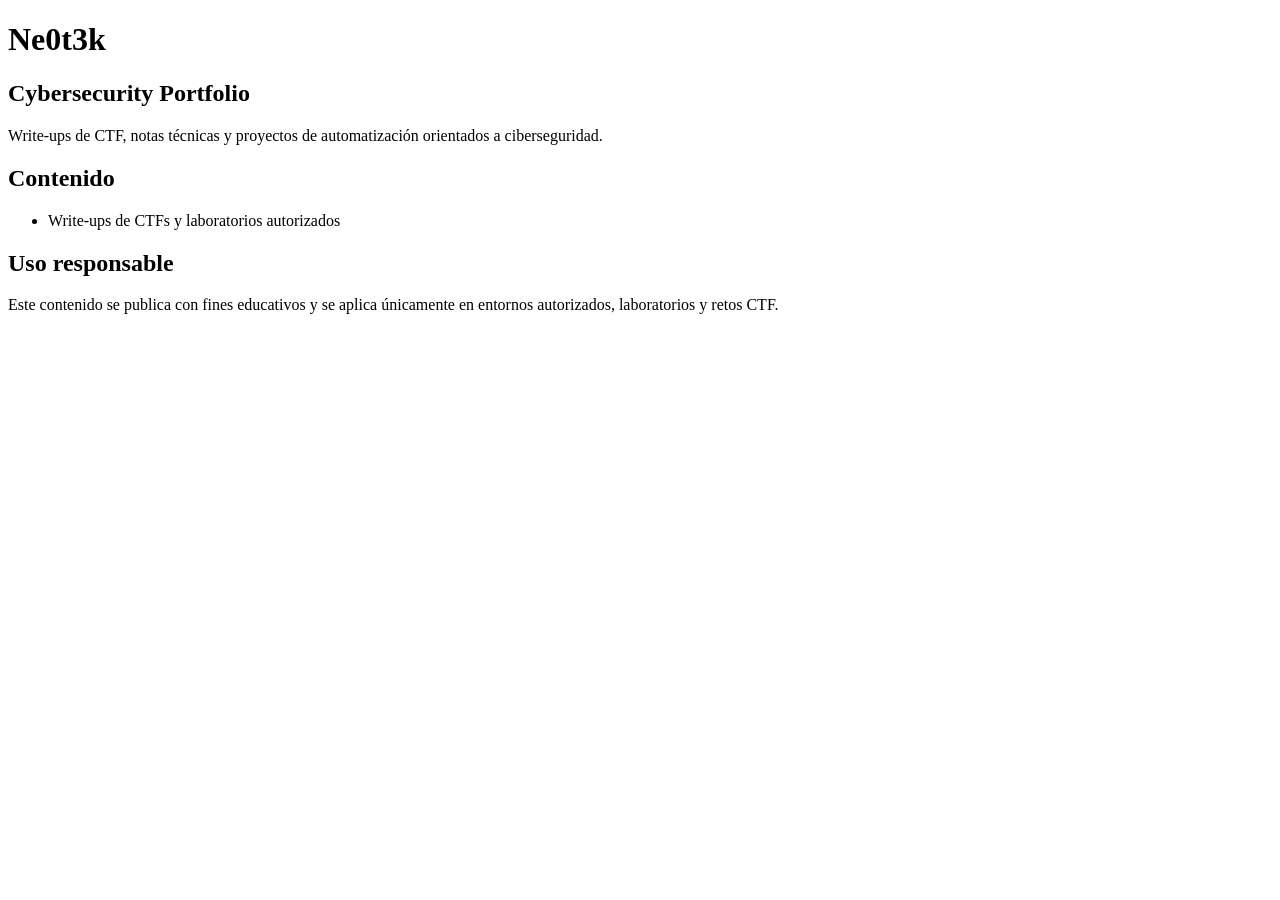
==== index.html @ 96ea0326 "Create index.html" ====
<!doctype html>
<html lang="es">
<head>
  <meta charset="utf-8">
  <meta name="viewport" content="width=device-width, initial-scale=1">
  <title>Ne0t3k | Cybersecurity Portfolio</title>
</head>
<body>
  <h1>Ne0t3k</h1>
  <h2>Cybersecurity Portfolio</h2>

  <p>
    Write-ups de CTF, notas técnicas y proyectos de automatización
    orientados a ciberseguridad.
  </p>

  <h2>Contenido</h2>
  <ul>
    <li>Write-ups de CTFs y laboratorios autorizados</li>
  </ul>

  <h2>Uso responsable</h2>
  <p>
    Este contenido se publica con fines educativos y se aplica únicamente
    en entornos autorizados, laboratorios y retos CTF.
  </p>
</body>
</html>
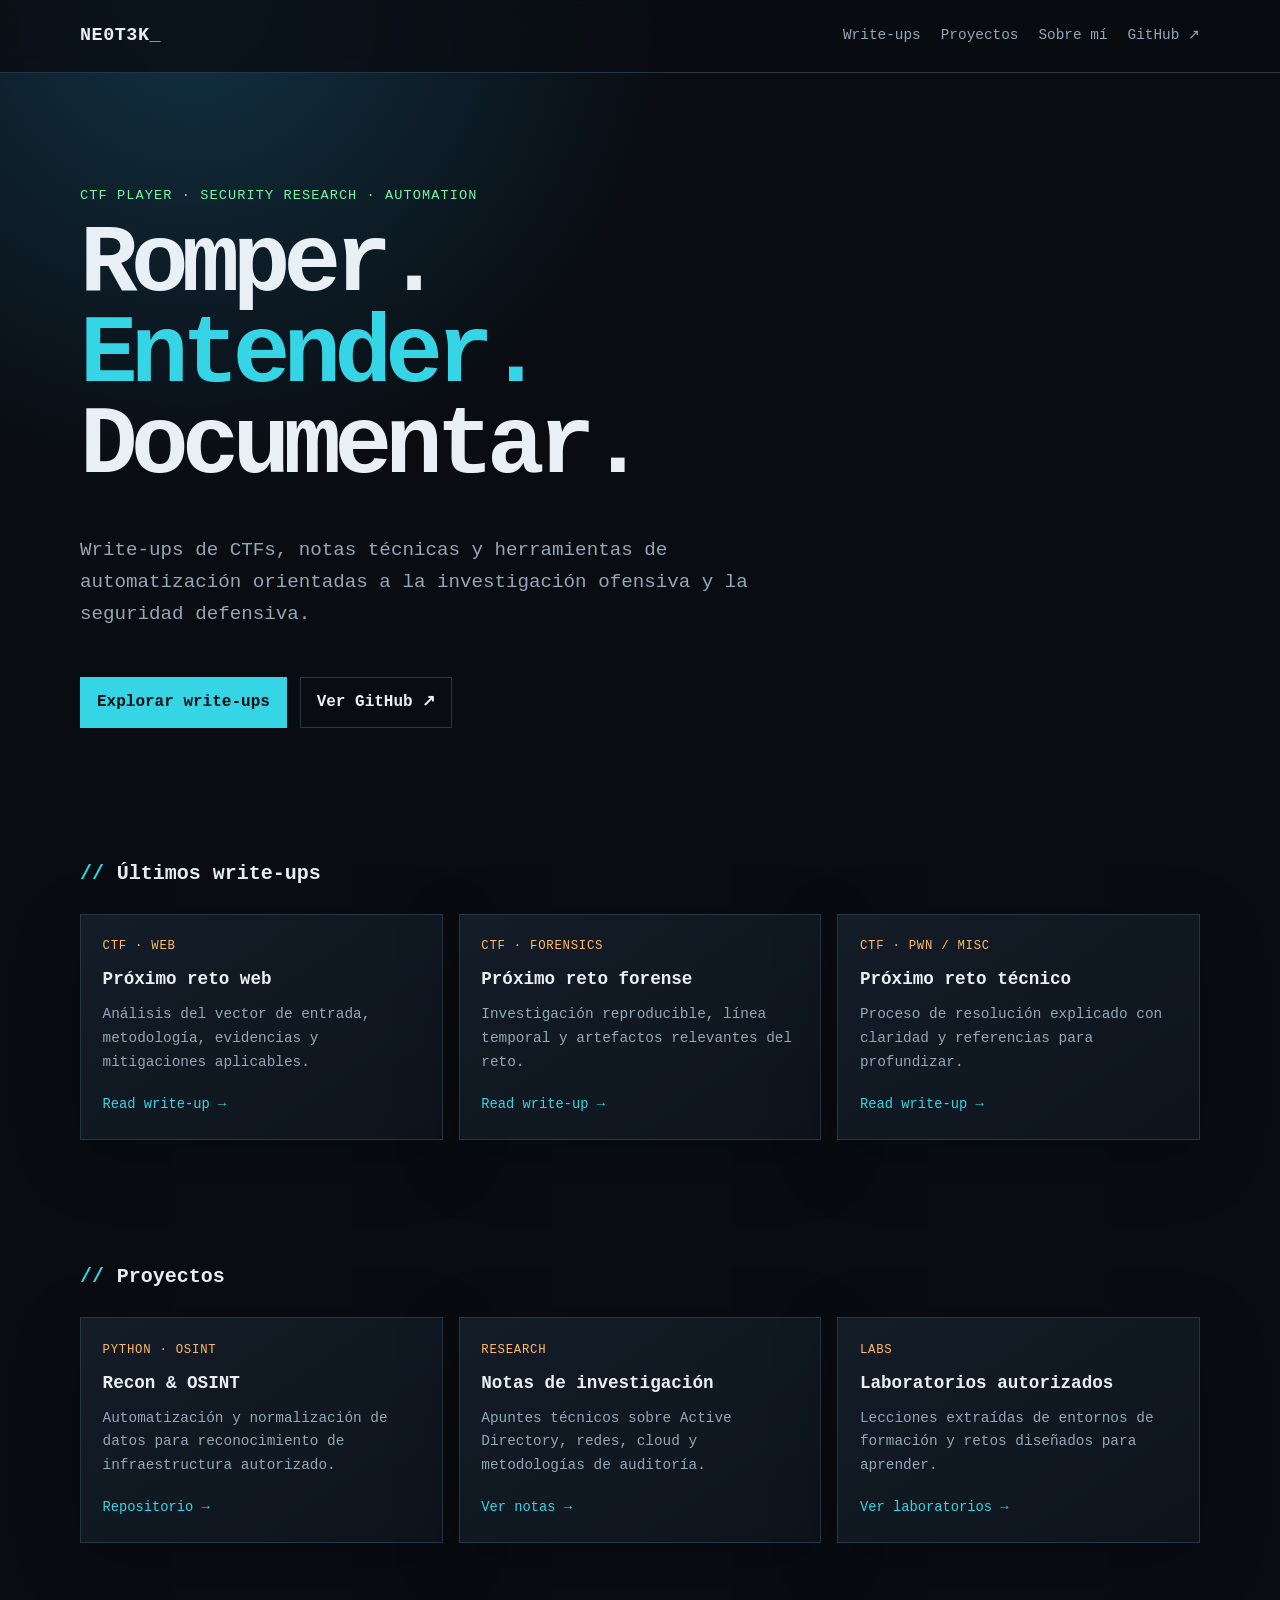
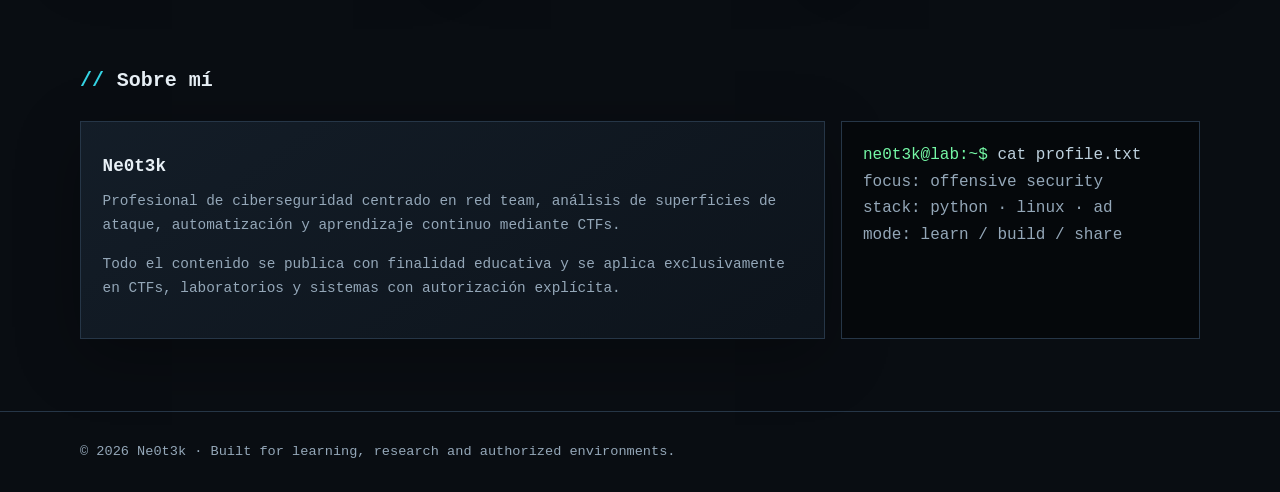
==== commit d16b5a60: "Update index.html" ====
--- a/index.html
+++ b/index.html
@@ -3,26 +3,158 @@
 <head>
   <meta charset="utf-8">
   <meta name="viewport" content="width=device-width, initial-scale=1">
-  <title>Ne0t3k | Cybersecurity Portfolio</title>
+  <meta name="description" content="Portfolio de Ne0t3k: write-ups de CTF, investigación y automatización en ciberseguridad.">
+  <title>Ne0t3k | CTF Write-ups & Security Research</title>
+  <style>
+    :root {
+      --bg: #090d12;
+      --panel: #101720;
+      --panel-2: #141e29;
+      --line: #263647;
+      --text: #e8f0f6;
+      --muted: #94a7b8;
+      --cyan: #35d5e5;
+      --green: #74f7a5;
+      --orange: #ffb86b;
+      --shadow: 0 18px 60px rgba(0, 0, 0, .28);
+    }
+    * { box-sizing: border-box; }
+    html { scroll-behavior: smooth; }
+    body {
+      margin: 0;
+      color: var(--text);
+      background: radial-gradient(circle at 15% 0%, #123244 0, transparent 30rem), var(--bg);
+      font: 16px/1.65 ui-monospace, SFMono-Regular, Menlo, Monaco, Consolas, "Liberation Mono", monospace;
+    }
+    a { color: inherit; text-decoration: none; }
+    .wrap { width: min(1120px, calc(100% - 2.5rem)); margin: auto; }
+    header { border-bottom: 1px solid var(--line); background: rgba(9,13,18,.8); backdrop-filter: blur(10px); position: sticky; top: 0; z-index: 3; }
+    nav { min-height: 72px; display: flex; align-items: center; justify-content: space-between; gap: 1rem; }
+    .brand { font-size: 1.15rem; font-weight: 800; letter-spacing: .03em; }
+    .brand span, .accent { color: var(--cyan); }
+    .links { display: flex; gap: 1.25rem; color: var(--muted); font-size: .9rem; }
+    .links a:hover { color: var(--cyan); }
+    .hero { padding: 7rem 0 5rem; min-height: 560px; display: grid; align-content: center; }
+    .eyebrow { color: var(--green); font-size: .85rem; letter-spacing: .08em; text-transform: uppercase; }
+    h1 { font-size: clamp(2.7rem, 8vw, 6rem); line-height: .95; letter-spacing: -.07em; margin: .7rem 0 1.5rem; }
+    .hero p { max-width: 690px; font-size: clamp(1rem, 2vw, 1.2rem); color: var(--muted); }
+    .cta-row { display: flex; gap: .8rem; flex-wrap: wrap; margin-top: 1.7rem; }
+    .button { border: 1px solid var(--cyan); background: var(--cyan); color: #061116; padding: .72rem 1rem; font-weight: 800; transition: .2s; }
+    .button:hover { transform: translateY(-2px); box-shadow: 0 8px 30px rgba(53,213,229,.2); }
+    .button.ghost { color: var(--text); background: transparent; border-color: var(--line); }
+    .button.ghost:hover { border-color: var(--cyan); }
+    section { padding: 2rem 0 4.5rem; }
+    .section-title { display: flex; align-items: center; gap: .8rem; margin-bottom: 1.5rem; font-size: 1.25rem; }
+    .section-title::before { content: "//"; color: var(--cyan); }
+    .grid { display: grid; grid-template-columns: repeat(3, 1fr); gap: 1rem; }
+    .card { background: linear-gradient(145deg, rgba(20,30,41,.94), rgba(13,20,28,.94)); border: 1px solid var(--line); padding: 1.35rem; box-shadow: var(--shadow); transition: .2s; }
+    .card:hover { border-color: #3c5d73; transform: translateY(-4px); }
+    .tag { color: var(--orange); font-size: .77rem; text-transform: uppercase; letter-spacing: .06em; }
+    .card h3 { margin: .55rem 0; font-size: 1.1rem; }
+    .card p { color: var(--muted); margin: 0 0 1rem; font-size: .9rem; }
+    .card a { color: var(--cyan); font-size: .86rem; }
+    .about { display: grid; grid-template-columns: 1.35fr .65fr; gap: 1rem; }
+    .terminal { background: #05080b; border: 1px solid var(--line); padding: 1.3rem; color: #bdd0dd; overflow: auto; }
+    .terminal .prompt { color: var(--green); }
+    .terminal .out { color: var(--muted); }
+    footer { border-top: 1px solid var(--line); color: var(--muted); padding: 1.8rem 0; font-size: .85rem; }
+    @media (max-width: 760px) {
+      .links { display: none; }
+      .hero { padding: 5rem 0 3rem; min-height: 470px; }
+      .grid, .about { grid-template-columns: 1fr; }
+    }
+  </style>
 </head>
 <body>
-  <h1>Ne0t3k</h1>
-  <h2>Cybersecurity Portfolio</h2>
+  <header>
+    <nav class="wrap">
+      <a class="brand" href="#inicio">NE0T3K<span>_</span></a>
+      <div class="links">
+        <a href="#writeups">Write-ups</a>
+        <a href="#proyectos">Proyectos</a>
+        <a href="#sobre-mi">Sobre mí</a>
+        <a href="https://github.com/Ne0t3k" target="_blank" rel="noopener">GitHub ↗</a>
+      </div>
+    </nav>
+  </header>
 
-  <p>
-    Write-ups de CTF, notas técnicas y proyectos de automatización
-    orientados a ciberseguridad.
-  </p>
+  <main>
+    <section class="hero wrap" id="inicio">
+      <div class="eyebrow">CTF player · Security research · Automation</div>
+      <h1>Romper.<br><span class="accent">Entender.</span><br>Documentar.</h1>
+      <p>Write-ups de CTFs, notas técnicas y herramientas de automatización orientadas a la investigación ofensiva y la seguridad defensiva.</p>
+      <div class="cta-row">
+        <a class="button" href="#writeups">Explorar write-ups</a>
+        <a class="button ghost" href="https://github.com/Ne0t3k" target="_blank" rel="noopener">Ver GitHub ↗</a>
+      </div>
+    </section>
 
-  <h2>Contenido</h2>
-  <ul>
-    <li>Write-ups de CTFs y laboratorios autorizados</li>
-  </ul>
+    <section class="wrap" id="writeups">
+      <h2 class="section-title">Últimos write-ups</h2>
+      <div class="grid">
+        <article class="card">
+          <div class="tag">CTF · Web</div>
+          <h3>Próximo reto web</h3>
+          <p>Análisis del vector de entrada, metodología, evidencias y mitigaciones aplicables.</p>
+          <a href="#">Read write-up →</a>
+        </article>
+        <article class="card">
+          <div class="tag">CTF · Forensics</div>
+          <h3>Próximo reto forense</h3>
+          <p>Investigación reproducible, línea temporal y artefactos relevantes del reto.</p>
+          <a href="#">Read write-up →</a>
+        </article>
+        <article class="card">
+          <div class="tag">CTF · Pwn / Misc</div>
+          <h3>Próximo reto técnico</h3>
+          <p>Proceso de resolución explicado con claridad y referencias para profundizar.</p>
+          <a href="#">Read write-up →</a>
+        </article>
+      </div>
+    </section>
 
-  <h2>Uso responsable</h2>
-  <p>
-    Este contenido se publica con fines educativos y se aplica únicamente
-    en entornos autorizados, laboratorios y retos CTF.
-  </p>
+    <section class="wrap" id="proyectos">
+      <h2 class="section-title">Proyectos</h2>
+      <div class="grid">
+        <article class="card">
+          <div class="tag">Python · OSINT</div>
+          <h3>Recon & OSINT</h3>
+          <p>Automatización y normalización de datos para reconocimiento de infraestructura autorizado.</p>
+          <a href="https://github.com/Ne0t3k" target="_blank" rel="noopener">Repositorio →</a>
+        </article>
+        <article class="card">
+          <div class="tag">Research</div>
+          <h3>Notas de investigación</h3>
+          <p>Apuntes técnicos sobre Active Directory, redes, cloud y metodologías de auditoría.</p>
+          <a href="#">Ver notas →</a>
+        </article>
+        <article class="card">
+          <div class="tag">Labs</div>
+          <h3>Laboratorios autorizados</h3>
+          <p>Lecciones extraídas de entornos de formación y retos diseñados para aprender.</p>
+          <a href="#">Ver laboratorios →</a>
+        </article>
+      </div>
+    </section>
+
+    <section class="wrap" id="sobre-mi">
+      <h2 class="section-title">Sobre mí</h2>
+      <div class="about">
+        <div class="card">
+          <h3>Ne0t3k</h3>
+          <p>Profesional de ciberseguridad centrado en red team, análisis de superficies de ataque, automatización y aprendizaje continuo mediante CTFs.</p>
+          <p>Todo el contenido se publica con finalidad educativa y se aplica exclusivamente en CTFs, laboratorios y sistemas con autorización explícita.</p>
+        </div>
+        <div class="terminal" aria-label="Perfil técnico">
+          <div><span class="prompt">ne0t3k@lab:~$</span> cat profile.txt</div>
+          <div class="out">focus: offensive security<br>stack: python · linux · ad<br>mode: learn / build / share</div>
+        </div>
+      </div>
+    </section>
+  </main>
+
+  <footer>
+    <div class="wrap">© 2026 Ne0t3k · Built for learning, research and authorized environments.</div>
+  </footer>
 </body>
 </html>
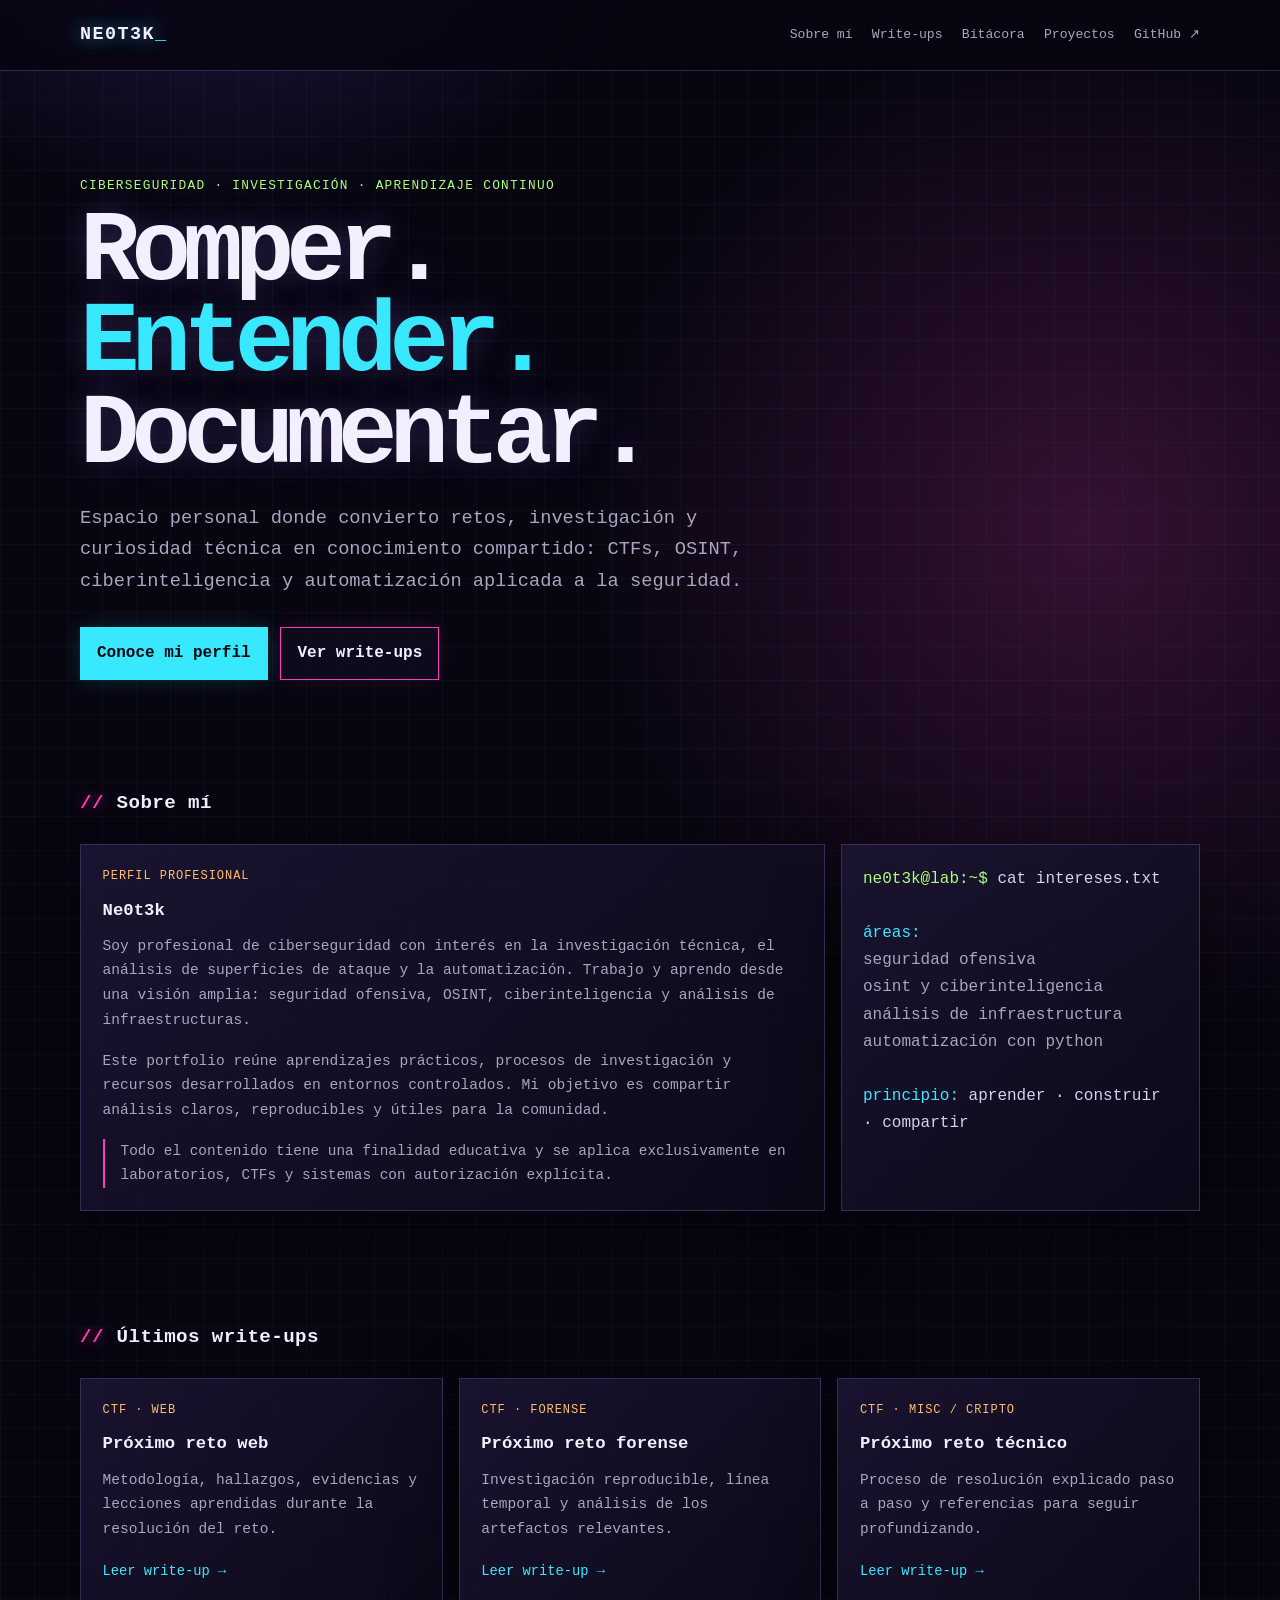
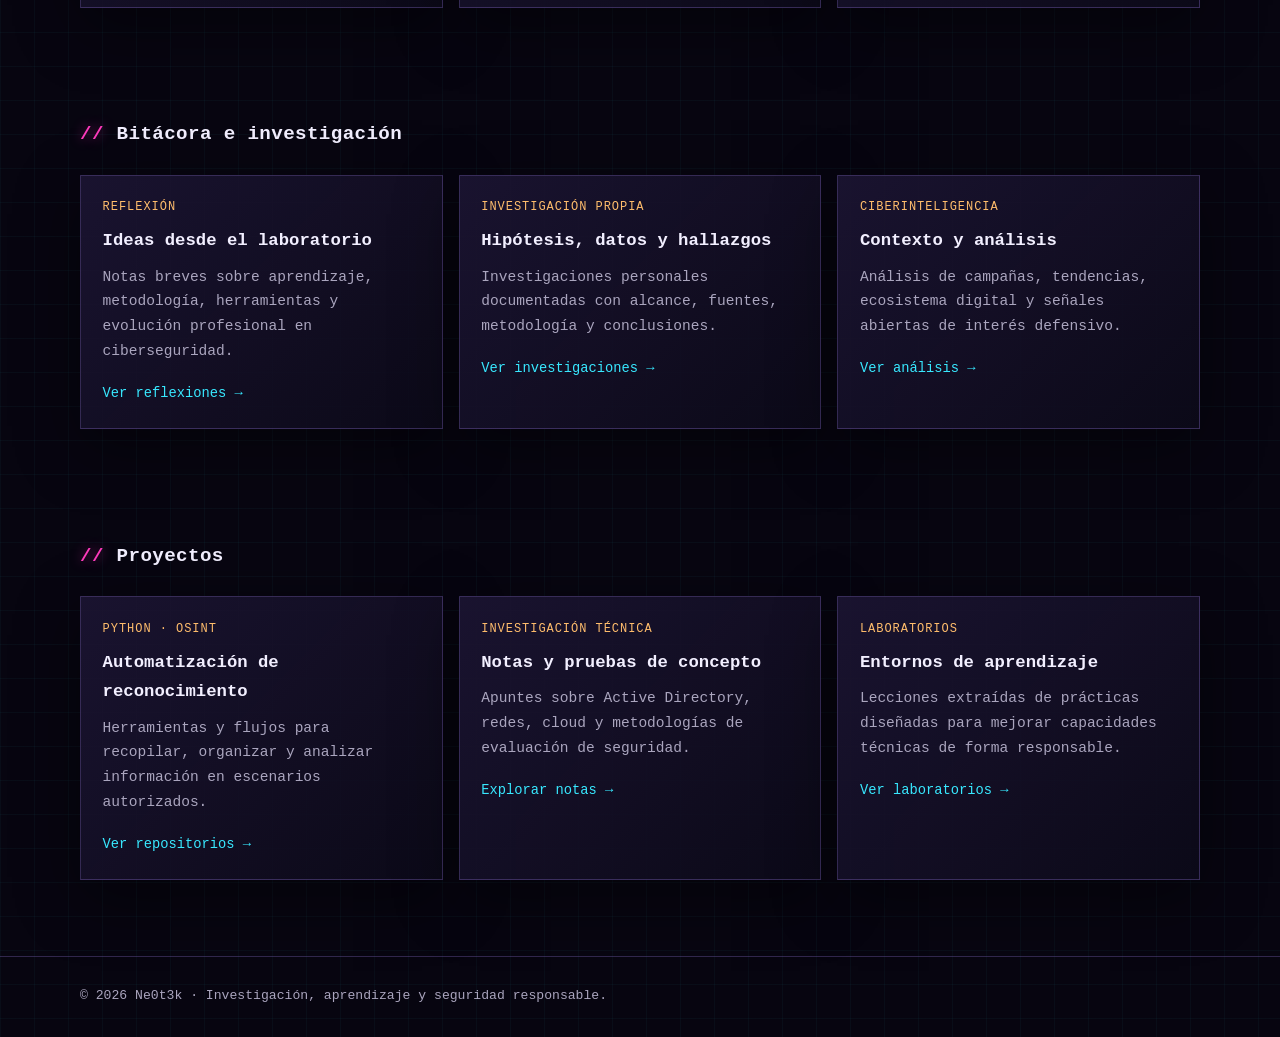
==== commit 99cecfbf: "Update index.html" ====
--- a/index.html
+++ b/index.html
@@ -3,66 +3,80 @@
 <head>
   <meta charset="utf-8">
   <meta name="viewport" content="width=device-width, initial-scale=1">
-  <meta name="description" content="Portfolio de Ne0t3k: write-ups de CTF, investigación y automatización en ciberseguridad.">
-  <title>Ne0t3k | CTF Write-ups & Security Research</title>
+  <meta name="description" content="Portfolio de Ne0t3k: CTFs, OSINT, ciberinteligencia, investigación y automatización en ciberseguridad.">
+  <title>Ne0t3k | Ciberseguridad, investigación y CTFs</title>
   <style>
     :root {
-      --bg: #090d12;
-      --panel: #101720;
-      --panel-2: #141e29;
-      --line: #263647;
-      --text: #e8f0f6;
-      --muted: #94a7b8;
-      --cyan: #35d5e5;
-      --green: #74f7a5;
-      --orange: #ffb86b;
-      --shadow: 0 18px 60px rgba(0, 0, 0, .28);
+      --bg: #070510;
+      --panel: rgba(16, 13, 31, .82);
+      --panel-solid: #110d21;
+      --line: rgba(108, 86, 163, .42);
+      --text: #f2efff;
+      --muted: #aaa5be;
+      --cyan: #38e8ff;
+      --pink: #ff3bbd;
+      --violet: #a176ff;
+      --lime: #a9ff75;
+      --orange: #ffbd6c;
+      --shadow: 0 18px 60px rgba(0, 0, 0, .42);
     }
     * { box-sizing: border-box; }
     html { scroll-behavior: smooth; }
     body {
       margin: 0;
+      min-width: 320px;
       color: var(--text);
-      background: radial-gradient(circle at 15% 0%, #123244 0, transparent 30rem), var(--bg);
-      font: 16px/1.65 ui-monospace, SFMono-Regular, Menlo, Monaco, Consolas, "Liberation Mono", monospace;
+      background:
+        linear-gradient(rgba(56, 232, 255, .035) 1px, transparent 1px),
+        linear-gradient(90deg, rgba(56, 232, 255, .035) 1px, transparent 1px),
+        radial-gradient(circle at 18% -10%, #31205b 0, transparent 30rem),
+        radial-gradient(circle at 85% 20%, #351132 0, transparent 32rem),
+        var(--bg);
+      background-size: 34px 34px, 34px 34px, auto, auto, auto;
+      font: 16px/1.7 ui-monospace, SFMono-Regular, Menlo, Monaco, Consolas, "Liberation Mono", monospace;
+    }
+    body::before {
+      content: ""; position: fixed; inset: 0; pointer-events: none; opacity: .16; z-index: 5;
+      background: repeating-linear-gradient(0deg, transparent 0 3px, rgba(255,255,255,.04) 3px 4px);
     }
     a { color: inherit; text-decoration: none; }
     .wrap { width: min(1120px, calc(100% - 2.5rem)); margin: auto; }
-    header { border-bottom: 1px solid var(--line); background: rgba(9,13,18,.8); backdrop-filter: blur(10px); position: sticky; top: 0; z-index: 3; }
-    nav { min-height: 72px; display: flex; align-items: center; justify-content: space-between; gap: 1rem; }
-    .brand { font-size: 1.15rem; font-weight: 800; letter-spacing: .03em; }
+    header { position: sticky; top: 0; z-index: 10; border-bottom: 1px solid var(--line); background: rgba(7, 5, 16, .78); backdrop-filter: blur(12px); }
+    nav { min-height: 70px; display: flex; align-items: center; justify-content: space-between; gap: 1rem; }
+    .brand { font-size: 1.15rem; font-weight: 900; letter-spacing: .08em; text-shadow: 0 0 18px rgba(56,232,255,.6); }
     .brand span, .accent { color: var(--cyan); }
-    .links { display: flex; gap: 1.25rem; color: var(--muted); font-size: .9rem; }
-    .links a:hover { color: var(--cyan); }
-    .hero { padding: 7rem 0 5rem; min-height: 560px; display: grid; align-content: center; }
-    .eyebrow { color: var(--green); font-size: .85rem; letter-spacing: .08em; text-transform: uppercase; }
-    h1 { font-size: clamp(2.7rem, 8vw, 6rem); line-height: .95; letter-spacing: -.07em; margin: .7rem 0 1.5rem; }
-    .hero p { max-width: 690px; font-size: clamp(1rem, 2vw, 1.2rem); color: var(--muted); }
-    .cta-row { display: flex; gap: .8rem; flex-wrap: wrap; margin-top: 1.7rem; }
-    .button { border: 1px solid var(--cyan); background: var(--cyan); color: #061116; padding: .72rem 1rem; font-weight: 800; transition: .2s; }
-    .button:hover { transform: translateY(-2px); box-shadow: 0 8px 30px rgba(53,213,229,.2); }
-    .button.ghost { color: var(--text); background: transparent; border-color: var(--line); }
-    .button.ghost:hover { border-color: var(--cyan); }
-    section { padding: 2rem 0 4.5rem; }
-    .section-title { display: flex; align-items: center; gap: .8rem; margin-bottom: 1.5rem; font-size: 1.25rem; }
-    .section-title::before { content: "//"; color: var(--cyan); }
+    .links { display: flex; align-items: center; gap: 1.2rem; color: var(--muted); font-size: .82rem; }
+    .links a:hover { color: var(--cyan); text-shadow: 0 0 12px rgba(56,232,255,.8); }
+    .hero { min-height: 555px; display: grid; align-content: center; padding: 6.5rem 0 4.5rem; }
+    .eyebrow { color: var(--lime); font-size: .8rem; letter-spacing: .1em; text-transform: uppercase; }
+    h1 { margin: .65rem 0 1.35rem; font-size: clamp(2.8rem, 8vw, 6.2rem); line-height: .92; letter-spacing: -.08em; text-shadow: 0 0 32px rgba(161,118,255,.25); }
+    .hero p { max-width: 730px; margin: 0; color: var(--muted); font-size: clamp(1rem, 2vw, 1.17rem); }
+    .cta-row { display: flex; flex-wrap: wrap; gap: .8rem; margin-top: 1.8rem; }
+    .button { border: 1px solid var(--cyan); background: var(--cyan); color: #080611; padding: .75rem 1rem; font-weight: 900; transition: .2s; box-shadow: 0 0 22px rgba(56,232,255,.17); }
+    .button:hover { transform: translateY(-3px); box-shadow: 0 0 28px rgba(56,232,255,.45); }
+    .button.ghost { background: rgba(17,13,33,.65); border-color: var(--pink); color: var(--text); box-shadow: 0 0 22px rgba(255,59,189,.1); }
+    .button.ghost:hover { box-shadow: 0 0 28px rgba(255,59,189,.32); }
+    section { padding: 2.2rem 0 4.7rem; }
+    .section-title { display: flex; align-items: center; gap: .8rem; margin: 0 0 1.5rem; font-size: 1.2rem; letter-spacing: .02em; }
+    .section-title::before { content: "//"; color: var(--pink); text-shadow: 0 0 12px rgba(255,59,189,.7); }
     .grid { display: grid; grid-template-columns: repeat(3, 1fr); gap: 1rem; }
-    .card { background: linear-gradient(145deg, rgba(20,30,41,.94), rgba(13,20,28,.94)); border: 1px solid var(--line); padding: 1.35rem; box-shadow: var(--shadow); transition: .2s; }
-    .card:hover { border-color: #3c5d73; transform: translateY(-4px); }
-    .tag { color: var(--orange); font-size: .77rem; text-transform: uppercase; letter-spacing: .06em; }
-    .card h3 { margin: .55rem 0; font-size: 1.1rem; }
-    .card p { color: var(--muted); margin: 0 0 1rem; font-size: .9rem; }
+    .about { display: grid; grid-template-columns: 1.35fr .65fr; gap: 1rem; }
+    .card, .terminal { border: 1px solid var(--line); background: linear-gradient(135deg, rgba(27,20,49,.94), rgba(11,10,25,.91)); box-shadow: var(--shadow); }
+    .card { padding: 1.35rem; transition: transform .2s, border-color .2s, box-shadow .2s; }
+    .card:hover { border-color: var(--cyan); transform: translateY(-4px); box-shadow: 0 16px 45px rgba(0,0,0,.45), 0 0 18px rgba(56,232,255,.12); }
+    .tag { color: var(--orange); font-size: .75rem; letter-spacing: .08em; text-transform: uppercase; }
+    .card h3 { margin: .55rem 0; font-size: 1.08rem; }
+    .card p { margin: 0 0 1rem; color: var(--muted); font-size: .91rem; }
     .card a { color: var(--cyan); font-size: .86rem; }
-    .about { display: grid; grid-template-columns: 1.35fr .65fr; gap: 1rem; }
-    .terminal { background: #05080b; border: 1px solid var(--line); padding: 1.3rem; color: #bdd0dd; overflow: auto; }
-    .terminal .prompt { color: var(--green); }
+    .card a:hover { color: var(--pink); }
+    .terminal { padding: 1.3rem; overflow: auto; color: #d8d0ee; }
+    .terminal .prompt { color: var(--lime); }
+    .terminal .key { color: var(--cyan); }
     .terminal .out { color: var(--muted); }
-    footer { border-top: 1px solid var(--line); color: var(--muted); padding: 1.8rem 0; font-size: .85rem; }
-    @media (max-width: 760px) {
-      .links { display: none; }
-      .hero { padding: 5rem 0 3rem; min-height: 470px; }
-      .grid, .about { grid-template-columns: 1fr; }
-    }
+    .notice { border-left: 2px solid var(--pink); padding-left: 1rem; color: var(--muted); font-size: .9rem; }
+    footer { border-top: 1px solid var(--line); padding: 1.8rem 0; color: var(--muted); font-size: .82rem; }
+    @media (max-width: 820px) { .links { gap: .8rem; font-size: .72rem; } }
+    @media (max-width: 700px) { .links { display: none; } .hero { min-height: 490px; padding: 5rem 0 3rem; } .grid, .about { grid-template-columns: 1fr; } }
   </style>
 </head>
 <body>
@@ -70,9 +84,10 @@
     <nav class="wrap">
       <a class="brand" href="#inicio">NE0T3K<span>_</span></a>
       <div class="links">
+        <a href="#sobre-mi">Sobre mí</a>
         <a href="#writeups">Write-ups</a>
+        <a href="#bitacora">Bitácora</a>
         <a href="#proyectos">Proyectos</a>
-        <a href="#sobre-mi">Sobre mí</a>
         <a href="https://github.com/Ne0t3k" target="_blank" rel="noopener">GitHub ↗</a>
       </div>
     </nav>
@@ -80,12 +95,33 @@
 
   <main>
     <section class="hero wrap" id="inicio">
-      <div class="eyebrow">CTF player · Security research · Automation</div>
+      <div class="eyebrow">Ciberseguridad · investigación · aprendizaje continuo</div>
       <h1>Romper.<br><span class="accent">Entender.</span><br>Documentar.</h1>
-      <p>Write-ups de CTFs, notas técnicas y herramientas de automatización orientadas a la investigación ofensiva y la seguridad defensiva.</p>
+      <p>Espacio personal donde convierto retos, investigación y curiosidad técnica en conocimiento compartido: CTFs, OSINT, ciberinteligencia y automatización aplicada a la seguridad.</p>
       <div class="cta-row">
-        <a class="button" href="#writeups">Explorar write-ups</a>
-        <a class="button ghost" href="https://github.com/Ne0t3k" target="_blank" rel="noopener">Ver GitHub ↗</a>
+        <a class="button" href="#sobre-mi">Conoce mi perfil</a>
+        <a class="button ghost" href="#writeups">Ver write-ups</a>
+      </div>
+    </section>
+
+    <section class="wrap" id="sobre-mi">
+      <h2 class="section-title">Sobre mí</h2>
+      <div class="about">
+        <article class="card">
+          <div class="tag">Perfil profesional</div>
+          <h3>Ne0t3k</h3>
+          <p>Soy profesional de ciberseguridad con interés en la investigación técnica, el análisis de superficies de ataque y la automatización. Trabajo y aprendo desde una visión amplia: seguridad ofensiva, OSINT, ciberinteligencia y análisis de infraestructuras.</p>
+          <p>Este portfolio reúne aprendizajes prácticos, procesos de investigación y recursos desarrollados en entornos controlados. Mi objetivo es compartir análisis claros, reproducibles y útiles para la comunidad.</p>
+          <div class="notice">Todo el contenido tiene una finalidad educativa y se aplica exclusivamente en laboratorios, CTFs y sistemas con autorización explícita.</div>
+        </article>
+        <aside class="terminal" aria-label="Áreas de interés">
+          <div><span class="prompt">ne0t3k@lab:~$</span> cat intereses.txt</div>
+          <br>
+          <div><span class="key">áreas:</span></div>
+          <div class="out">seguridad ofensiva<br>osint y ciberinteligencia<br>análisis de infraestructura<br>automatización con python</div>
+          <br>
+          <div><span class="key">principio:</span> aprender · construir · compartir</div>
+        </aside>
       </div>
     </section>
 
@@ -95,20 +131,44 @@
         <article class="card">
           <div class="tag">CTF · Web</div>
           <h3>Próximo reto web</h3>
-          <p>Análisis del vector de entrada, metodología, evidencias y mitigaciones aplicables.</p>
-          <a href="#">Read write-up →</a>
-        </article>
-        <article class="card">
-          <div class="tag">CTF · Forensics</div>
+          <p>Metodología, hallazgos, evidencias y lecciones aprendidas durante la resolución del reto.</p>
+          <a href="#">Leer write-up →</a>
+        </article>
+        <article class="card">
+          <div class="tag">CTF · Forense</div>
           <h3>Próximo reto forense</h3>
-          <p>Investigación reproducible, línea temporal y artefactos relevantes del reto.</p>
-          <a href="#">Read write-up →</a>
-        </article>
-        <article class="card">
-          <div class="tag">CTF · Pwn / Misc</div>
+          <p>Investigación reproducible, línea temporal y análisis de los artefactos relevantes.</p>
+          <a href="#">Leer write-up →</a>
+        </article>
+        <article class="card">
+          <div class="tag">CTF · Misc / Cripto</div>
           <h3>Próximo reto técnico</h3>
-          <p>Proceso de resolución explicado con claridad y referencias para profundizar.</p>
-          <a href="#">Read write-up →</a>
+          <p>Proceso de resolución explicado paso a paso y referencias para seguir profundizando.</p>
+          <a href="#">Leer write-up →</a>
+        </article>
+      </div>
+    </section>
+
+    <section class="wrap" id="bitacora">
+      <h2 class="section-title">Bitácora e investigación</h2>
+      <div class="grid">
+        <article class="card">
+          <div class="tag">Reflexión</div>
+          <h3>Ideas desde el laboratorio</h3>
+          <p>Notas breves sobre aprendizaje, metodología, herramientas y evolución profesional en ciberseguridad.</p>
+          <a href="#">Ver reflexiones →</a>
+        </article>
+        <article class="card">
+          <div class="tag">Investigación propia</div>
+          <h3>Hipótesis, datos y hallazgos</h3>
+          <p>Investigaciones personales documentadas con alcance, fuentes, metodología y conclusiones.</p>
+          <a href="#">Ver investigaciones →</a>
+        </article>
+        <article class="card">
+          <div class="tag">Ciberinteligencia</div>
+          <h3>Contexto y análisis</h3>
+          <p>Análisis de campañas, tendencias, ecosistema digital y señales abiertas de interés defensivo.</p>
+          <a href="#">Ver análisis →</a>
         </article>
       </div>
     </section>
@@ -118,43 +178,28 @@
       <div class="grid">
         <article class="card">
           <div class="tag">Python · OSINT</div>
-          <h3>Recon & OSINT</h3>
-          <p>Automatización y normalización de datos para reconocimiento de infraestructura autorizado.</p>
-          <a href="https://github.com/Ne0t3k" target="_blank" rel="noopener">Repositorio →</a>
-        </article>
-        <article class="card">
-          <div class="tag">Research</div>
-          <h3>Notas de investigación</h3>
-          <p>Apuntes técnicos sobre Active Directory, redes, cloud y metodologías de auditoría.</p>
-          <a href="#">Ver notas →</a>
-        </article>
-        <article class="card">
-          <div class="tag">Labs</div>
-          <h3>Laboratorios autorizados</h3>
-          <p>Lecciones extraídas de entornos de formación y retos diseñados para aprender.</p>
+          <h3>Automatización de reconocimiento</h3>
+          <p>Herramientas y flujos para recopilar, organizar y analizar información en escenarios autorizados.</p>
+          <a href="https://github.com/Ne0t3k" target="_blank" rel="noopener">Ver repositorios →</a>
+        </article>
+        <article class="card">
+          <div class="tag">Investigación técnica</div>
+          <h3>Notas y pruebas de concepto</h3>
+          <p>Apuntes sobre Active Directory, redes, cloud y metodologías de evaluación de seguridad.</p>
+          <a href="#">Explorar notas →</a>
+        </article>
+        <article class="card">
+          <div class="tag">Laboratorios</div>
+          <h3>Entornos de aprendizaje</h3>
+          <p>Lecciones extraídas de prácticas diseñadas para mejorar capacidades técnicas de forma responsable.</p>
           <a href="#">Ver laboratorios →</a>
         </article>
       </div>
     </section>
-
-    <section class="wrap" id="sobre-mi">
-      <h2 class="section-title">Sobre mí</h2>
-      <div class="about">
-        <div class="card">
-          <h3>Ne0t3k</h3>
-          <p>Profesional de ciberseguridad centrado en red team, análisis de superficies de ataque, automatización y aprendizaje continuo mediante CTFs.</p>
-          <p>Todo el contenido se publica con finalidad educativa y se aplica exclusivamente en CTFs, laboratorios y sistemas con autorización explícita.</p>
-        </div>
-        <div class="terminal" aria-label="Perfil técnico">
-          <div><span class="prompt">ne0t3k@lab:~$</span> cat profile.txt</div>
-          <div class="out">focus: offensive security<br>stack: python · linux · ad<br>mode: learn / build / share</div>
-        </div>
-      </div>
-    </section>
   </main>
 
   <footer>
-    <div class="wrap">© 2026 Ne0t3k · Built for learning, research and authorized environments.</div>
+    <div class="wrap">© 2026 Ne0t3k · Investigación, aprendizaje y seguridad responsable.</div>
   </footer>
 </body>
 </html>
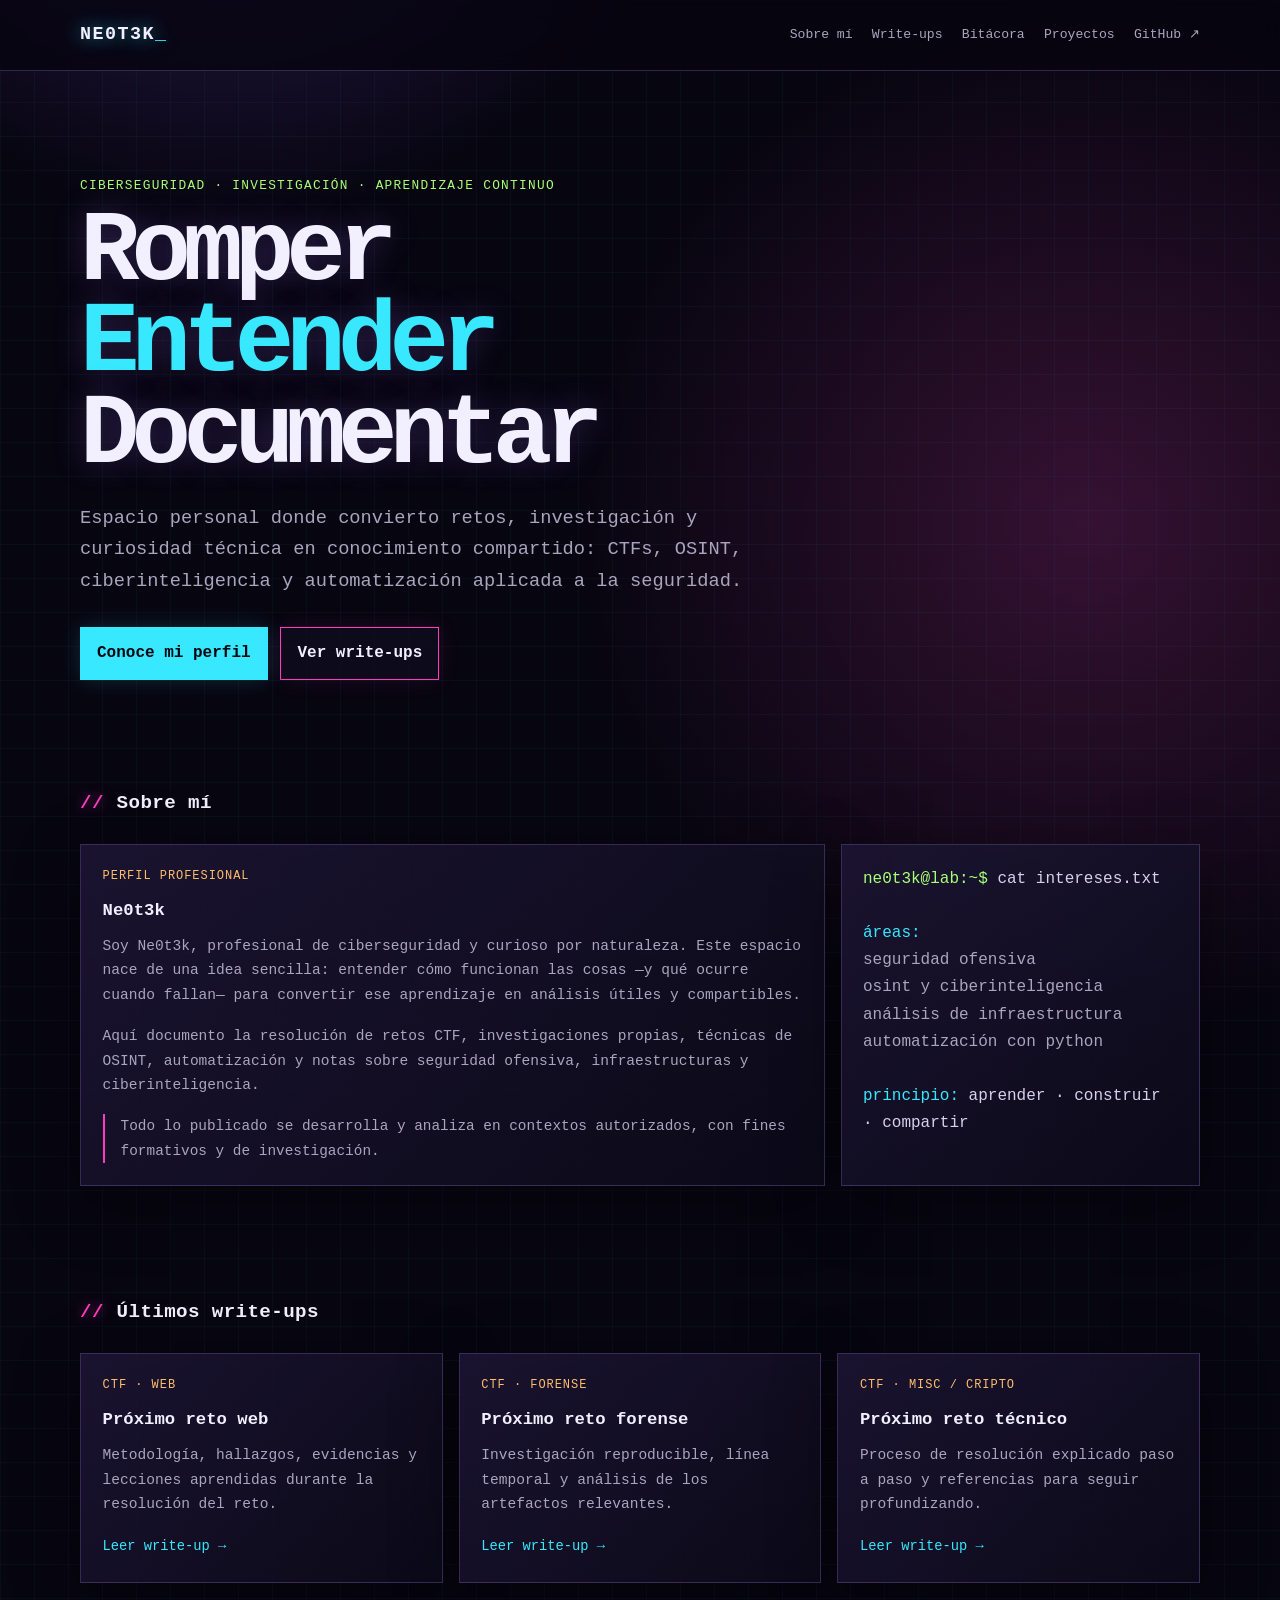
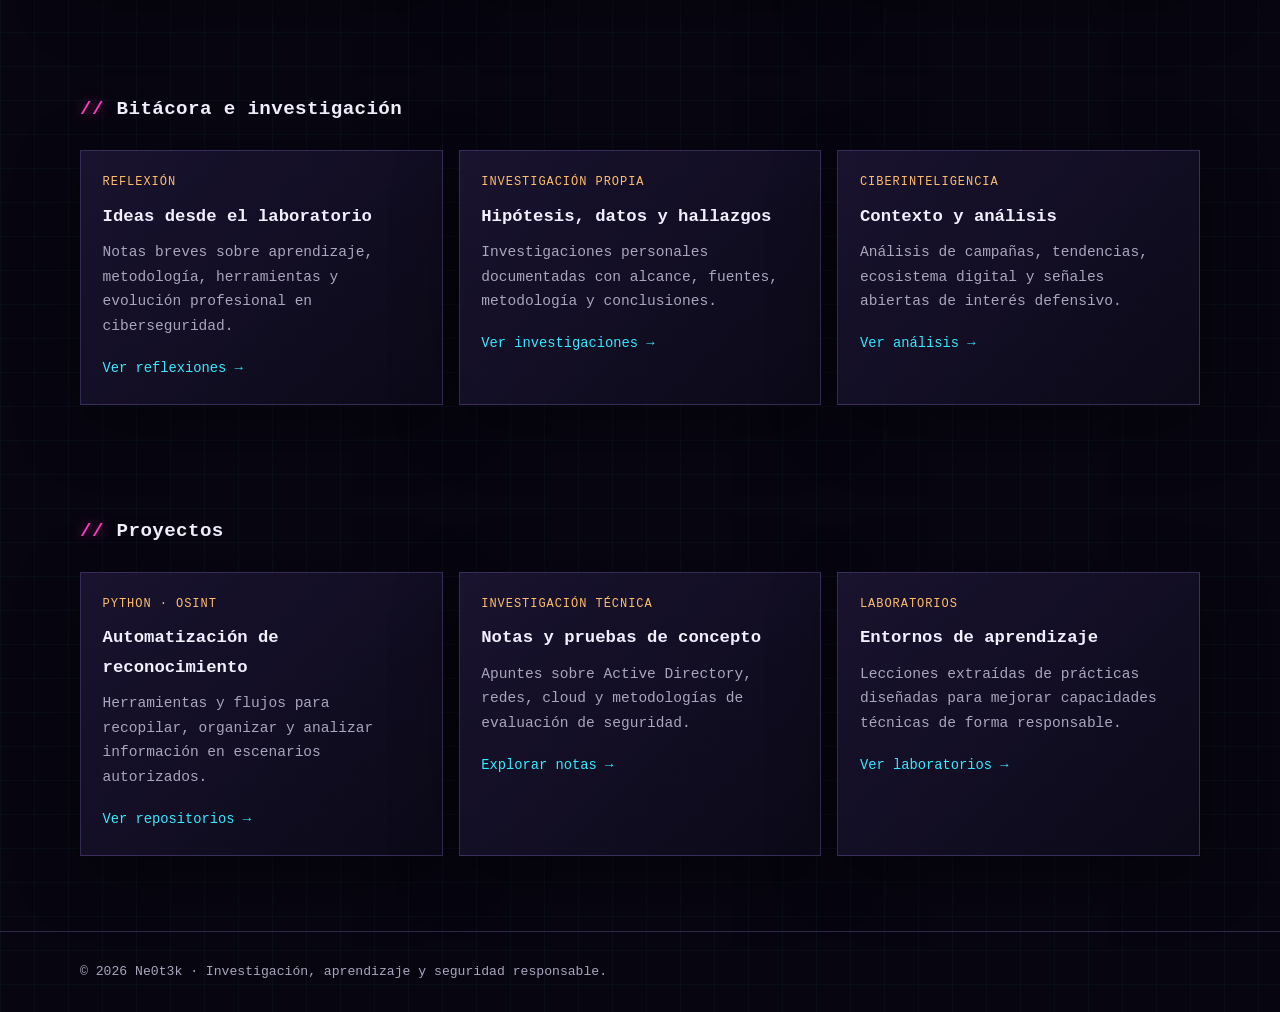
==== commit 854dd9f0: "Update index.html" ====
--- a/index.html
+++ b/index.html
@@ -96,7 +96,7 @@
   <main>
     <section class="hero wrap" id="inicio">
       <div class="eyebrow">Ciberseguridad · investigación · aprendizaje continuo</div>
-      <h1>Romper.<br><span class="accent">Entender.</span><br>Documentar.</h1>
+      <h1>Romper<br><span class="accent">Entender</span><br>Documentar</h1>
       <p>Espacio personal donde convierto retos, investigación y curiosidad técnica en conocimiento compartido: CTFs, OSINT, ciberinteligencia y automatización aplicada a la seguridad.</p>
       <div class="cta-row">
         <a class="button" href="#sobre-mi">Conoce mi perfil</a>
@@ -110,9 +110,9 @@
         <article class="card">
           <div class="tag">Perfil profesional</div>
           <h3>Ne0t3k</h3>
-          <p>Soy profesional de ciberseguridad con interés en la investigación técnica, el análisis de superficies de ataque y la automatización. Trabajo y aprendo desde una visión amplia: seguridad ofensiva, OSINT, ciberinteligencia y análisis de infraestructuras.</p>
-          <p>Este portfolio reúne aprendizajes prácticos, procesos de investigación y recursos desarrollados en entornos controlados. Mi objetivo es compartir análisis claros, reproducibles y útiles para la comunidad.</p>
-          <div class="notice">Todo el contenido tiene una finalidad educativa y se aplica exclusivamente en laboratorios, CTFs y sistemas con autorización explícita.</div>
+          <p>Soy Ne0t3k, profesional de ciberseguridad y curioso por naturaleza. Este espacio nace de una idea sencilla: entender cómo funcionan las cosas —y qué ocurre cuando fallan— para convertir ese aprendizaje en análisis útiles y compartibles.</p>
+          <p>Aquí documento la resolución de retos CTF, investigaciones propias, técnicas de OSINT, automatización y notas sobre seguridad ofensiva, infraestructuras y ciberinteligencia.</p>
+          <div class="notice">Todo lo publicado se desarrolla y analiza en contextos autorizados, con fines formativos y de investigación.</div>
         </article>
         <aside class="terminal" aria-label="Áreas de interés">
           <div><span class="prompt">ne0t3k@lab:~$</span> cat intereses.txt</div>
